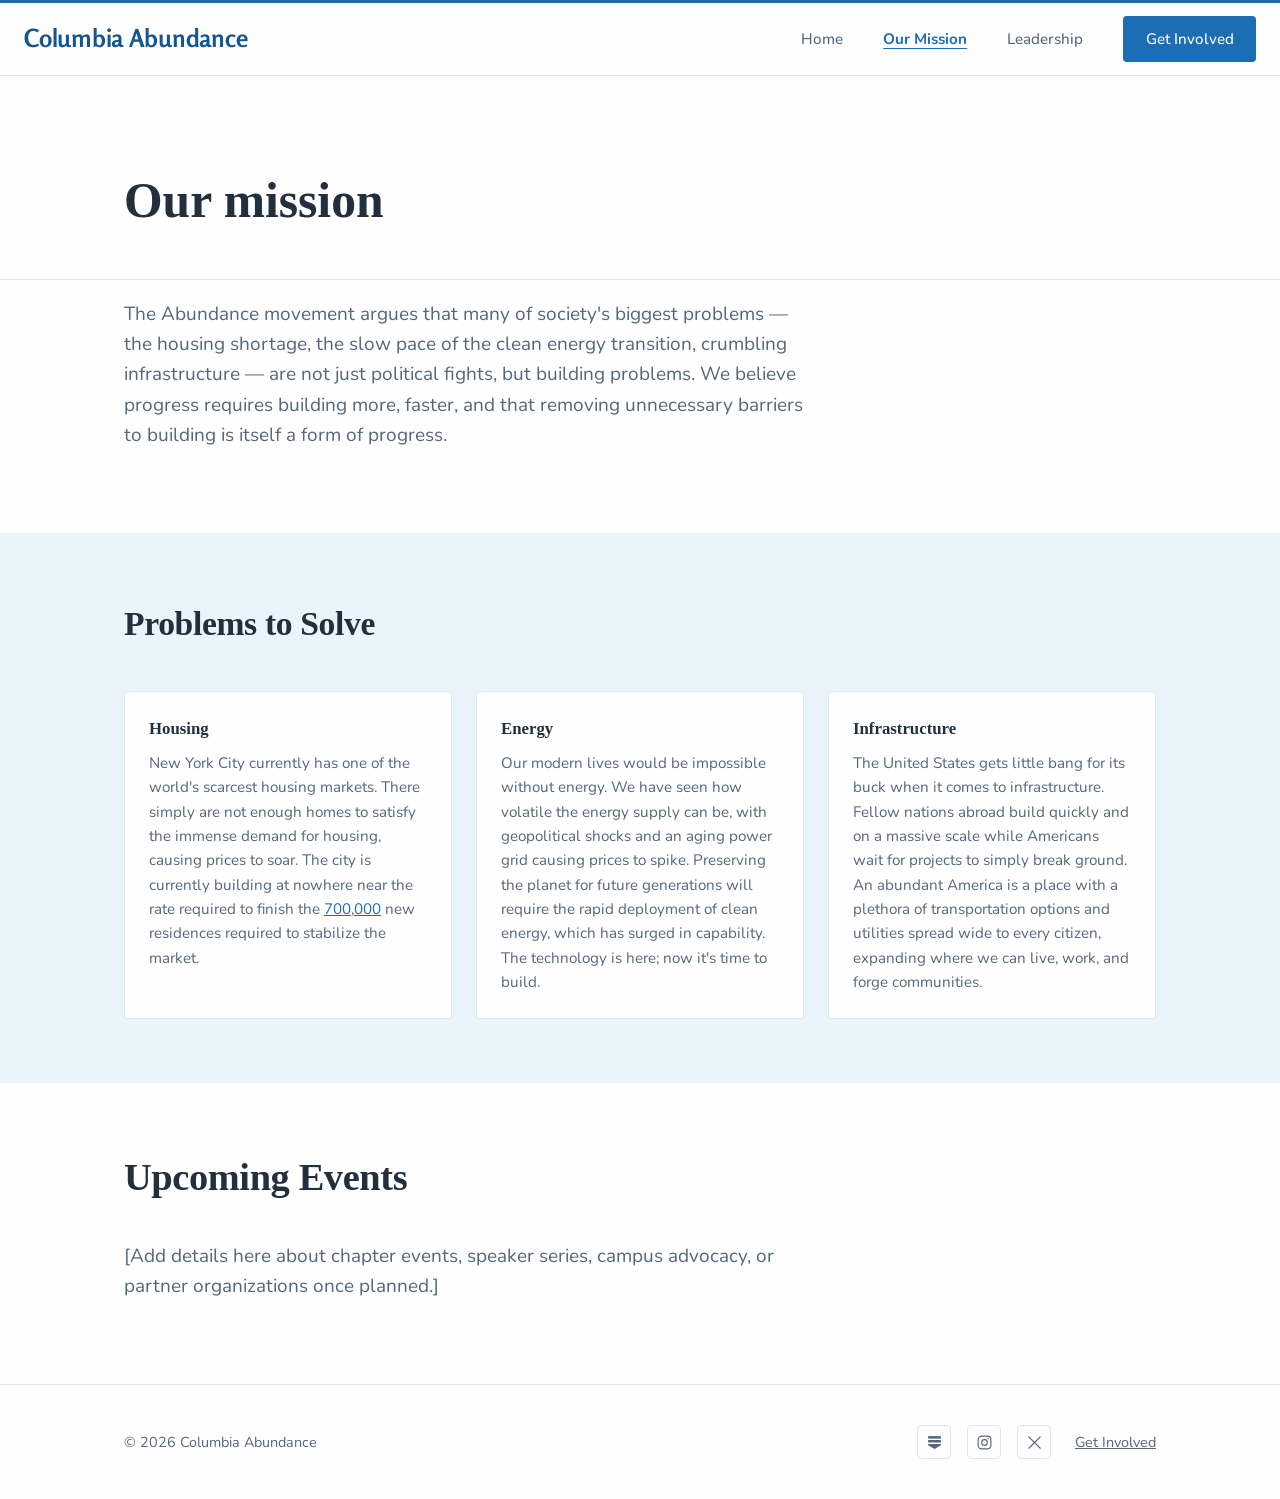
==== about.html @ eeff0be4 "Change 'build community' to 'forge communities' in Infrastructure blurb" ====
<!doctype html>
<html lang="en">
<head>
  <meta charset="utf-8" />
  <meta name="viewport" content="width=device-width, initial-scale=1" />
  <title>Our Mission — Columbia Abundance</title>
  <link rel="preconnect" href="https://fonts.googleapis.com" />
  <link rel="preconnect" href="https://fonts.gstatic.com" crossorigin />
  <link
    href="https://fonts.googleapis.com/css2?family=Rosario:wght@600;700&family=Nunito:ital,wght@0,400;0,600;0,700;1,400&display=swap"
    rel="stylesheet"
  />
  <link rel="stylesheet" href="css/styles.css" />
</head>
<body>
  <header class="site-header">
    <div class="wrap">
      <a class="brand" href="index.html" aria-label="Columbia Abundance — home">
        <span class="line">Columbia</span>
        <span class="line">Abundance</span>
      </a>

      <button class="nav-toggle" aria-label="Toggle menu" aria-expanded="false">
        <span></span>
        <span></span>
        <span></span>
      </button>

      <ul class="nav-links">
        <li><a href="index.html">Home</a></li>
        <li><a href="about.html" aria-current="page">Our Mission</a></li>
        <li><a href="leadership.html">Leadership</a></li>
        <li><a href="https://docs.google.com/forms/d/e/1FAIpQLSewqrt_jd8b6f04s4iP4QmbFZ2yU-lKQ9-L9RdtvS6J-8OB_Q/viewform?usp=publish-editor" class="btn" target="_blank" rel="noopener">Get Involved</a></li>
      </ul>
    </div>
  </header>

  <main>
    <section class="hero" style="padding-bottom: var(--space-3);">
      <div class="wrap">
        <h1>Our mission</h1>
      </div>
    </section>

    <section style="padding-top: 0;">
      <div class="wrap">
        <div class="prose">
          <p>
            <!-- TODO: replace with your chapter's own framing of these values -->
            The Abundance movement argues that many of society's biggest
            problems — the housing shortage, the slow pace of the clean energy
            transition, crumbling infrastructure — are not just political
            fights, but building problems. We believe progress requires
            building more, faster, and that removing unnecessary barriers to
            building is itself a form of progress.
          </p>
        </div>
      </div>
    </section>

    <section class="soft">
      <div class="wrap">
        <div class="section-head">
          <h2>Problems to Solve</h2>
        </div>
        <div class="pillars">
          <div class="pillar">
            <h3>Housing</h3>
            <p>
              New York City currently has one of the world's scarcest housing
              markets. There simply are not enough homes to satisfy the
              immense demand for housing, causing prices to soar. The city is
              currently building at nowhere near the rate required to finish
              the
              <a href="https://www.nytimes.com/2026/08/19/nyregion/nyc-housing-shortage.html" target="_blank" rel="noopener">700,000</a>
              new residences required to stabilize the market.
            </p>
          </div>
          <div class="pillar">
            <h3>Energy</h3>
            <p>
              Our modern lives would be impossible without energy. We have
              seen how volatile the energy supply can be, with geopolitical
              shocks and an aging power grid causing prices to spike.
              Preserving the planet for future generations will require the
              rapid deployment of clean energy, which has surged in
              capability. The technology is here; now it's time to build.
            </p>
          </div>
          <div class="pillar">
            <h3>Infrastructure</h3>
            <p>
              The United States gets little bang for its buck when it comes
              to infrastructure. Fellow nations abroad build quickly and on a
              massive scale while Americans wait for projects to simply break
              ground. An abundant America is a place with a plethora of
              transportation options and utilities spread wide to every
              citizen, expanding where we can live, work, and forge
              communities.
            </p>
          </div>
        </div>
      </div>
    </section>

    <section>
      <div class="wrap">
        <div class="prose">
          <h2>Upcoming Events</h2>
          <p>
            <!-- TODO: describe actual chapter activities once planned -->
            [Add details here about chapter events, speaker series, campus
            advocacy, or partner organizations once planned.]
          </p>
        </div>
      </div>
    </section>
  </main>

  <footer class="site-footer">
    <div class="wrap">
      <span>© 2026 Columbia Abundance</span>
      <div class="footer-links">
        <a class="social-icon" href="https://cubundance.substack.com/?r=911xkw&utm_campaign=pub-share-checklist" target="_blank" rel="noopener" aria-label="Substack">
          <svg viewBox="0 0 24 24" fill="currentColor" aria-hidden="true"><rect x="3" y="3" width="18" height="3.5"/><rect x="3" y="8.5" width="18" height="3.5"/><path d="M3 14h18v2l-9 5-9-5z"/></svg>
        </a>
        <a class="social-icon" href="https://www.instagram.com/cubundance/" target="_blank" rel="noopener" aria-label="Instagram">
          <svg viewBox="0 0 24 24" fill="none" stroke="currentColor" stroke-width="1.6" aria-hidden="true"><rect x="3" y="3" width="18" height="18" rx="5"/><circle cx="12" cy="12" r="4"/><circle cx="17.3" cy="6.7" r="0.9" fill="currentColor" stroke="none"/></svg>
        </a>
        <a class="social-icon" href="https://x.com/cubundance" target="_blank" rel="noopener" aria-label="X (Twitter)">
          <svg viewBox="0 0 24 24" fill="none" stroke="currentColor" stroke-width="1.8" stroke-linecap="round" aria-hidden="true"><path d="M4 4l16 16M20 4L4 20"/></svg>
        </a>
        <a class="text-link" href="https://docs.google.com/forms/d/e/1FAIpQLSewqrt_jd8b6f04s4iP4QmbFZ2yU-lKQ9-L9RdtvS6J-8OB_Q/viewform?usp=publish-editor" target="_blank" rel="noopener">Get Involved</a>
      </div>
    </div>
  </footer>

  <script src="js/nav.js"></script>
</body>
</html>
---- css/styles.css ----
/* ==========================================================================
   Columbia Abundance — design system
   Edit the variables below to change color/type/spacing site-wide.
   ========================================================================== */

:root {
  /* Color — light, airy palette built around Columbia Blue */
  --color-bg: #fefeff;
  --color-bg-soft: #eaf4fb;
  --color-text: #22303e;
  --color-text-muted: #55677a;
  --color-accent: #1c6eb4;
  --color-accent-dark: #145690;
  --color-accent-soft: #d9ecf9;
  --color-border: #dde8f0;

  /* Type */
  --font-body: "Nunito", -apple-system, BlinkMacSystemFont, "Segoe UI", Inter,
    Roboto, Helvetica, Arial, sans-serif;
  --font-heading: Georgia, Cambria, "Iowan Old Style", "Times New Roman", Times,
    serif;
  --font-wordmark: "Rosario", var(--font-body);
  --font-size-base: 17px;
  --line-height-base: 1.6;

  /* Spacing scale */
  --space-1: 0.5rem;
  --space-2: 1rem;
  --space-3: 1.5rem;
  --space-4: 2.5rem;
  --space-5: 4rem;
  --space-6: 6rem;

  /* Layout */
  --content-width: 1080px;
  --radius: 4px;
}

@media (prefers-color-scheme: dark) {
  :root {
    --color-bg: #16232f;
    --color-bg-soft: #1e3247;
    --color-text: #eaf4fb;
    --color-text-muted: #a9c2d6;
    --color-accent: #8fc7ee;
    --color-accent-dark: #b3dbf5;
    --color-accent-soft: #2b4a66;
    --color-border: #2e4358;
  }
}

* {
  box-sizing: border-box;
}

html,
body {
  margin: 0;
  padding: 0;
}

body {
  font-family: var(--font-body);
  font-size: var(--font-size-base);
  line-height: var(--line-height-base);
  color: var(--color-text);
  background: var(--color-bg);
  -webkit-font-smoothing: antialiased;
}

img {
  max-width: 100%;
  display: block;
}

a {
  color: var(--color-accent);
}

h1,
h2,
h3 {
  font-family: var(--font-heading);
  font-weight: 700;
}

.wrap {
  max-width: var(--content-width);
  margin: 0 auto;
  padding: 0 var(--space-3);
}

/* ---- Header / nav ---- */

.site-header {
  position: sticky;
  top: 0;
  z-index: 10;
  background: color-mix(in srgb, var(--color-bg) 88%, transparent);
  backdrop-filter: blur(8px);
  border-top: 3px solid var(--color-accent);
  border-bottom: 1px solid var(--color-border);
}

/* On the homepage, the title/nav bar scrolls away with the page instead of
   staying pinned — only the "Get Involved" button (below) stays fixed. */
body.home .site-header {
  position: static;
}

/* Reserve space so the fixed button (below) never overlaps "Leadership". */
body.home .site-header .wrap {
  padding-right: 210px;
}

/* Positions "Get Involved" using the same centered .wrap column as every
   other page's nav bar, instead of a raw viewport edge — so it lines up in
   exactly the same spot when navigating between pages, rather than jumping
   between "aligned to content" (other pages) and "aligned to browser edge"
   (this page) on wide screens. */
.floating-cta-bar {
  position: fixed;
  top: 0;
  left: 0;
  right: 0;
  z-index: 50;
  pointer-events: none;
}

.floating-cta-wrap {
  display: flex;
  justify-content: flex-end;
  align-items: center;
  height: 75px;
}

.floating-cta {
  pointer-events: auto;
}

/* Wider than the standard reading-width .wrap, so the nav sits close to the
   actual browser corner instead of the narrower content column. Both the
   header and the floating "Get Involved" bar use this same width, so they
   stay lined up with each other across pages. */
.site-header .wrap,
.floating-cta-wrap {
  max-width: 1400px;
}

.site-header .wrap {
  display: flex;
  align-items: center;
  justify-content: space-between;
  height: 72px;
}

.brand {
  display: flex;
  align-items: baseline;
  gap: 0.35rem;
  text-decoration: none;
  flex-shrink: 0;
}

.brand .line {
  font-family: var(--font-wordmark);
  font-weight: 700;
  font-size: clamp(1.2rem, 3vw, 1.55rem);
  color: var(--color-accent-dark);
  letter-spacing: -0.01em;
  white-space: nowrap;
}

.nav-links {
  display: flex;
  align-items: center;
  gap: var(--space-4);
  list-style: none;
  margin: 0;
  padding: 0;
}

.nav-links a {
  color: var(--color-text-muted);
  text-decoration: none;
  font-weight: 500;
  font-size: 0.95rem;
  text-underline-offset: 4px;
  transition: color 0.15s ease;
}

.nav-links a:not(.btn):hover {
  color: var(--color-text);
  text-decoration: underline;
}

.nav-links a:not(.btn)[aria-current="page"] {
  color: var(--color-accent);
  font-weight: 700;
  text-decoration: underline;
}

.nav-links .btn {
  color: #fff;
}

.nav-toggle {
  display: none;
  background: none;
  border: none;
  cursor: pointer;
  padding: var(--space-1);
}

.nav-toggle span {
  display: block;
  width: 22px;
  height: 2px;
  background: var(--color-text);
  margin: 5px 0;
  transition: transform 0.2s ease, opacity 0.2s ease;
}

/* ---- Buttons ---- */

.btn {
  display: inline-block;
  background: var(--color-accent);
  color: #fff;
  text-decoration: none;
  font-weight: 600;
  font-size: 0.95rem;
  padding: 0.7rem 1.4rem;
  border-radius: var(--radius);
  border: none;
  cursor: pointer;
  transition: background 0.15s ease;
}

.btn:hover {
  background: var(--color-accent-dark);
}

.btn-outline {
  background: transparent;
  color: var(--color-accent);
  box-shadow: inset 0 0 0 1.5px var(--color-accent);
}

.btn-outline:hover {
  background: var(--color-accent-soft);
}

/* ---- Hero ---- */

.hero {
  padding: var(--space-6) 0 var(--space-5);
  border-bottom: 1px solid var(--color-border);
}

.hero h1 {
  font-size: clamp(2.1rem, 4.5vw, 3.1rem);
  line-height: 1.18;
  margin: 0 0 var(--space-3);
  max-width: 800px;
}

.hero p {
  color: var(--color-text-muted);
  font-size: 1.1rem;
  max-width: 640px;
  margin: 0 0 var(--space-4);
}

.hero-actions {
  display: flex;
  gap: var(--space-2);
  flex-wrap: wrap;
}

/* ---- Sections ---- */

section {
  padding: var(--space-5) 0;
}

section.soft {
  background: var(--color-bg-soft);
}

.section-head {
  max-width: 640px;
  margin: 0 0 var(--space-4);
}

.section-head h2 {
  font-size: clamp(1.6rem, 3vw, 2.1rem);
  letter-spacing: -0.01em;
  margin: 0 0 var(--space-1);
}

.section-head p {
  color: var(--color-text-muted);
  margin: 0;
}

.section-head p + p {
  margin-top: var(--space-2);
}

.split-head {
  display: grid;
  grid-template-columns: minmax(220px, 380px) 1fr;
  gap: var(--space-5);
  align-items: center;
}

.split-head h2 {
  font-size: clamp(2.1rem, 4.3vw, 3rem);
  line-height: 1.05;
  letter-spacing: -0.01em;
  margin: 0;
}

.split-head p {
  color: var(--color-text-muted);
  font-size: 19px;
  max-width: 640px;
  margin: 0;
}

/* Mirrors .split-head with the heading on the right — the h2 stays first in
   the markup (for reading/accessibility order) and is just moved visually
   via `order`. */
.split-head--reverse {
  grid-template-columns: 1fr minmax(220px, 380px);
}

.split-head--reverse h2 {
  order: 2;
}

.split-head--reverse p {
  order: 1;
}

.pillars {
  display: grid;
  grid-template-columns: repeat(3, 1fr);
  gap: var(--space-3);
}

.pillar {
  background: var(--color-bg);
  border: 1px solid var(--color-border);
  border-radius: var(--radius);
  padding: var(--space-3);
}

.pillar h3 {
  margin: 0 0 var(--space-1);
  font-size: 1.05rem;
}

.pillar p {
  color: var(--color-text-muted);
  margin: 0;
  font-size: 0.95rem;
}

.pillar p + p {
  margin-top: var(--space-2);
}

/* ---- Leadership / officers ---- */

.officers {
  display: grid;
  grid-template-columns: repeat(2, 1fr);
  gap: var(--space-3);
}

@media (min-width: 900px) {
  .officers {
    grid-template-columns: repeat(4, 1fr);
  }
}

.officer-card {
  background: var(--color-bg);
  border: 1px solid var(--color-border);
  border-radius: var(--radius);
  padding: var(--space-3);
  text-align: center;
}

.officer-avatar {
  width: 76px;
  height: 76px;
  margin: 0 auto var(--space-2);
  border: 1.5px solid var(--color-accent);
  border-radius: var(--radius);
  color: var(--color-accent-dark);
  display: flex;
  align-items: center;
  justify-content: center;
  font-family: var(--font-heading);
  font-weight: 700;
  font-size: 1.3rem;
}

.officer-card h3 {
  margin: 0 0 0.15rem;
  font-size: 1.05rem;
}

.officer-year {
  color: var(--color-accent);
  font-weight: 600;
  font-size: 0.85rem;
  margin: 0 0 var(--space-1);
}

.officer-detail {
  color: var(--color-text-muted);
  margin: 0;
  font-size: 0.85rem;
}

.prose {
  max-width: 680px;
  color: var(--color-text);
}

.prose h2 {
  font-size: clamp(1.8rem, 3.2vw, 2.4rem);
  letter-spacing: -0.01em;
  margin-top: var(--space-6);
}

.prose h2:first-child {
  margin-top: 0;
}

.prose p {
  color: var(--color-text-muted);
  font-size: 19px;
}

/* ---- Contact / join card ---- */

.join-card {
  max-width: 560px;
  margin: 0 auto;
  text-align: center;
  background: var(--color-bg);
  border: 1px solid var(--color-border);
  border-radius: var(--radius);
  padding: var(--space-5) var(--space-4);
}

.join-card h2 {
  margin: 0 0 var(--space-1);
  font-size: 1.6rem;
}

.join-card p {
  color: var(--color-text-muted);
  margin: 0 0 var(--space-3);
}

.contact-detail {
  margin-top: var(--space-4);
  color: var(--color-text-muted);
  font-size: 0.95rem;
}

/* ---- Footer ---- */

.site-footer {
  border-top: 1px solid var(--color-border);
  padding: var(--space-4) 0;
  color: var(--color-text-muted);
  font-size: 0.9rem;
}

.site-footer .wrap {
  display: flex;
  align-items: center;
  justify-content: space-between;
  flex-wrap: wrap;
  gap: var(--space-2);
}

.site-footer a {
  color: var(--color-text-muted);
}

.footer-links {
  display: flex;
  align-items: center;
  gap: var(--space-2);
}

.footer-links .text-link {
  margin-left: var(--space-1);
}

.social-icon {
  display: inline-flex;
  align-items: center;
  justify-content: center;
  width: 34px;
  height: 34px;
  border: 1.5px solid var(--color-border);
  border-radius: var(--radius);
  color: var(--color-text-muted);
  transition: color 0.15s ease, border-color 0.15s ease;
}

.social-icon svg {
  width: 17px;
  height: 17px;
}

.social-icon:hover {
  color: var(--color-accent);
  border-color: var(--color-accent);
}

/* ---- Responsive ---- */

@media (max-width: 720px) {
  .pillars,
  .officers {
    grid-template-columns: 1fr;
  }

  .split-head {
    grid-template-columns: 1fr;
    gap: var(--space-2);
  }

  .split-head--reverse h2,
  .split-head--reverse p {
    order: 0;
  }

  .floating-cta-bar {
    top: 75px;
  }

  .floating-cta-wrap {
    height: auto;
    padding-top: var(--space-2);
  }

  body.home .site-header .wrap {
    padding-right: var(--space-3);
  }

  .nav-toggle {
    display: block;
  }

  .nav-links {
    position: absolute;
    top: 75px;
    left: 0;
    right: 0;
    background: var(--color-bg);
    border-bottom: 1px solid var(--color-border);
    flex-direction: column;
    align-items: flex-start;
    gap: var(--space-2);
    padding: var(--space-3);
    display: none;
  }

  .nav-links.open {
    display: flex;
  }

  .nav-links a,
  .nav-links .btn {
    width: 100%;
  }

  .nav-links .btn {
    text-align: center;
  }

  .site-header.nav-open .nav-toggle span:nth-child(1) {
    transform: translateY(7px) rotate(45deg);
  }

  .site-header.nav-open .nav-toggle span:nth-child(2) {
    opacity: 0;
  }

  .site-header.nav-open .nav-toggle span:nth-child(3) {
    transform: translateY(-7px) rotate(-45deg);
  }
}
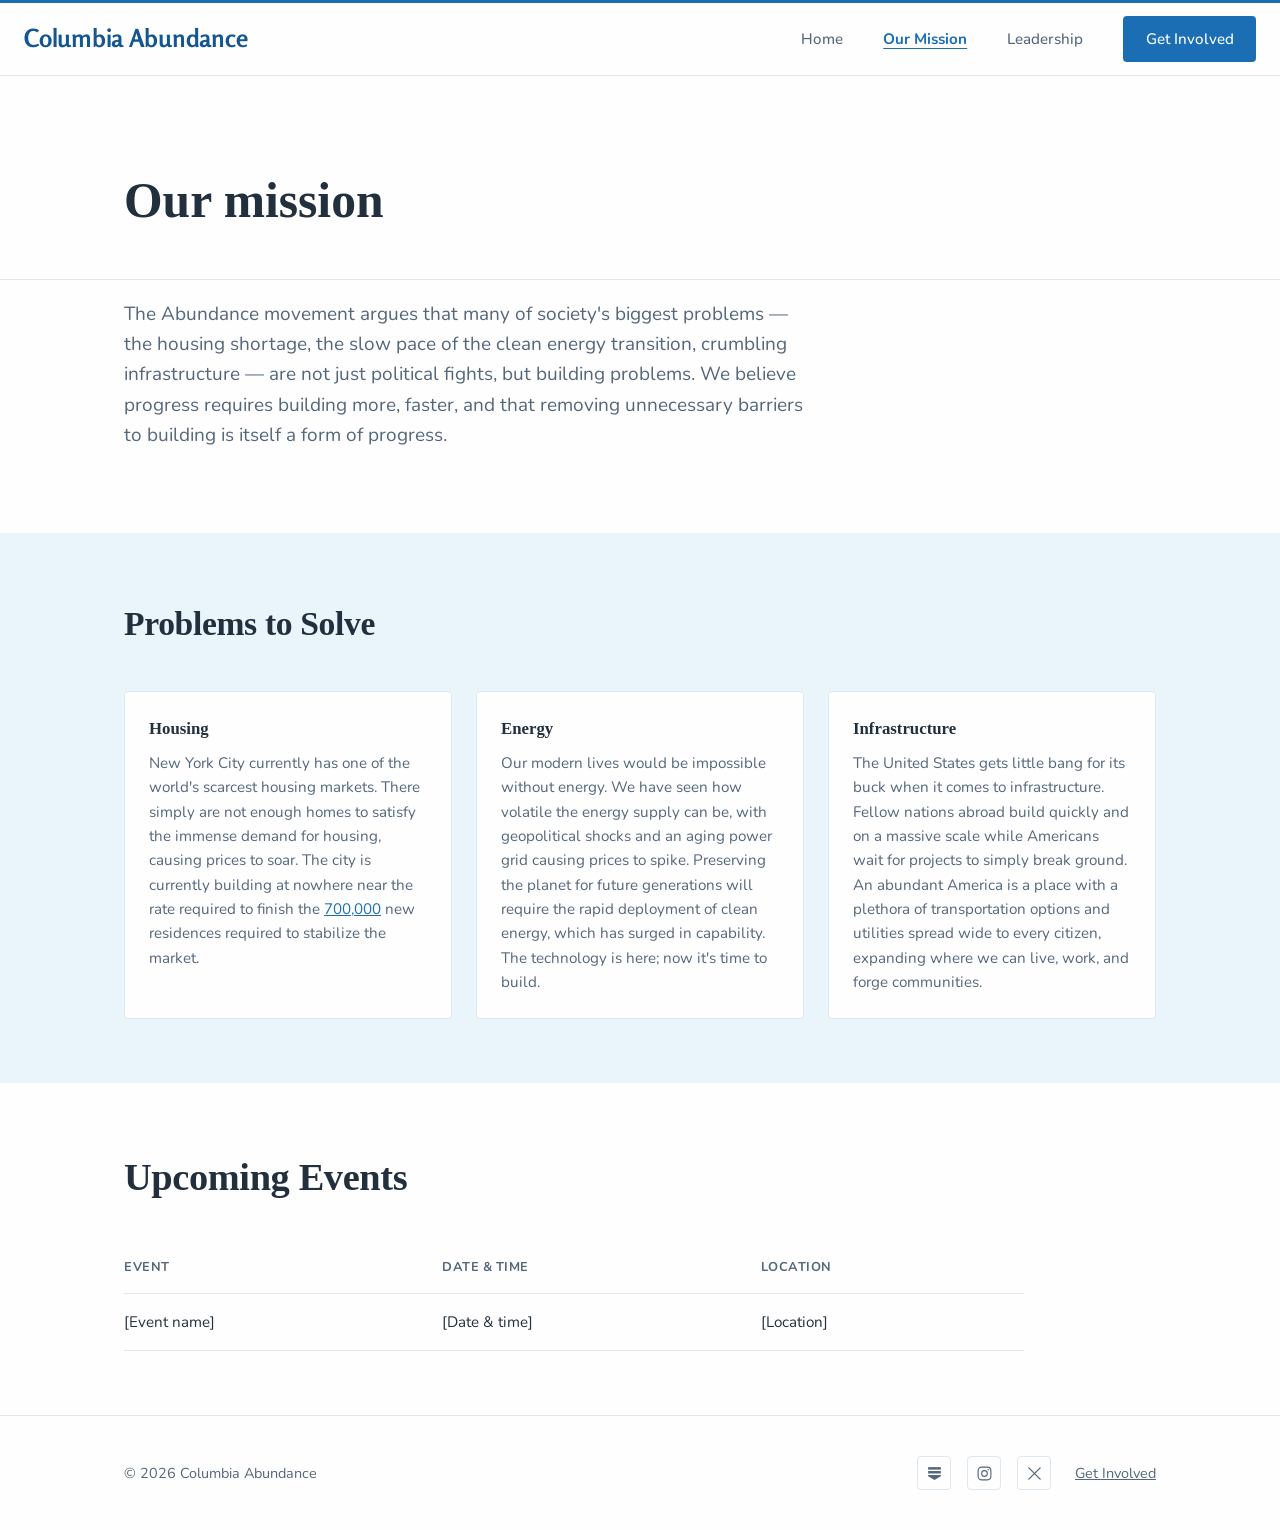
==== commit 5e481bb2: "Replace Upcoming Events placeholder text with an events table" ====
--- a/about.html
+++ b/about.html
@@ -107,11 +107,25 @@
       <div class="wrap">
         <div class="prose">
           <h2>Upcoming Events</h2>
-          <p>
-            <!-- TODO: describe actual chapter activities once planned -->
-            [Add details here about chapter events, speaker series, campus
-            advocacy, or partner organizations once planned.]
-          </p>
+        </div>
+        <div class="events-table-wrap">
+          <table class="events-table">
+            <thead>
+              <tr>
+                <th>Event</th>
+                <th>Date &amp; Time</th>
+                <th>Location</th>
+              </tr>
+            </thead>
+            <tbody>
+              <tr>
+                <!-- TODO: replace with your chapter's actual events -->
+                <td>[Event name]</td>
+                <td>[Date &amp; time]</td>
+                <td>[Location]</td>
+              </tr>
+            </tbody>
+          </table>
         </div>
       </div>
     </section>
--- a/css/styles.css
+++ b/css/styles.css
@@ -447,6 +447,39 @@
   font-size: 19px;
 }
 
+/* ---- Upcoming events table ---- */
+
+.events-table-wrap {
+  margin-top: var(--space-3);
+  overflow-x: auto;
+}
+
+.events-table {
+  width: 100%;
+  max-width: 900px;
+  border-collapse: collapse;
+}
+
+.events-table th,
+.events-table td {
+  text-align: left;
+  padding: var(--space-2) var(--space-3) var(--space-2) 0;
+  border-bottom: 1px solid var(--color-border);
+  white-space: nowrap;
+}
+
+.events-table th {
+  color: var(--color-text-muted);
+  font-size: 0.8rem;
+  text-transform: uppercase;
+  letter-spacing: 0.04em;
+  font-weight: 700;
+}
+
+.events-table td {
+  font-size: 0.95rem;
+}
+
 /* ---- Contact / join card ---- */
 
 .join-card {
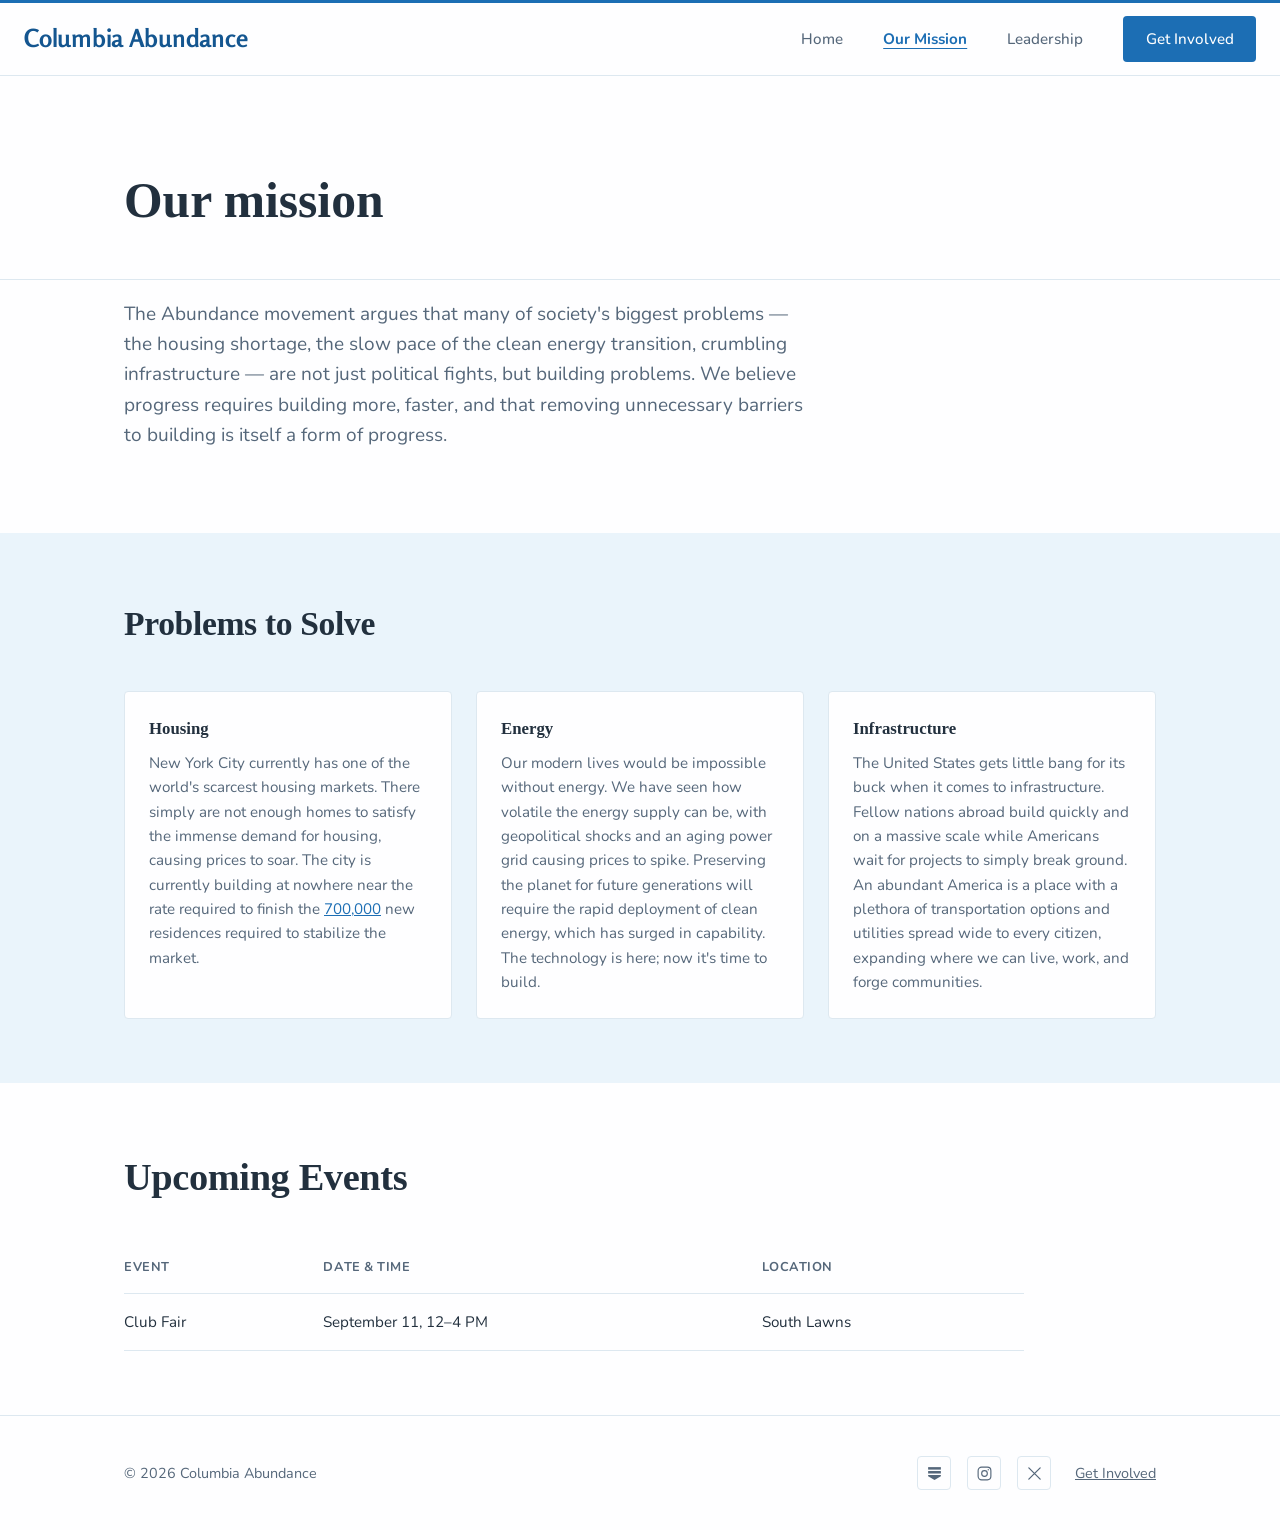
==== commit ad7cb034: "Add Club Fair to Upcoming Events" ====
--- a/about.html
+++ b/about.html
@@ -119,10 +119,9 @@
             </thead>
             <tbody>
               <tr>
-                <!-- TODO: replace with your chapter's actual events -->
-                <td>[Event name]</td>
-                <td>[Date &amp; time]</td>
-                <td>[Location]</td>
+                <td>Club Fair</td>
+                <td>September 11, 12–4 PM</td>
+                <td>South Lawns</td>
               </tr>
             </tbody>
           </table>
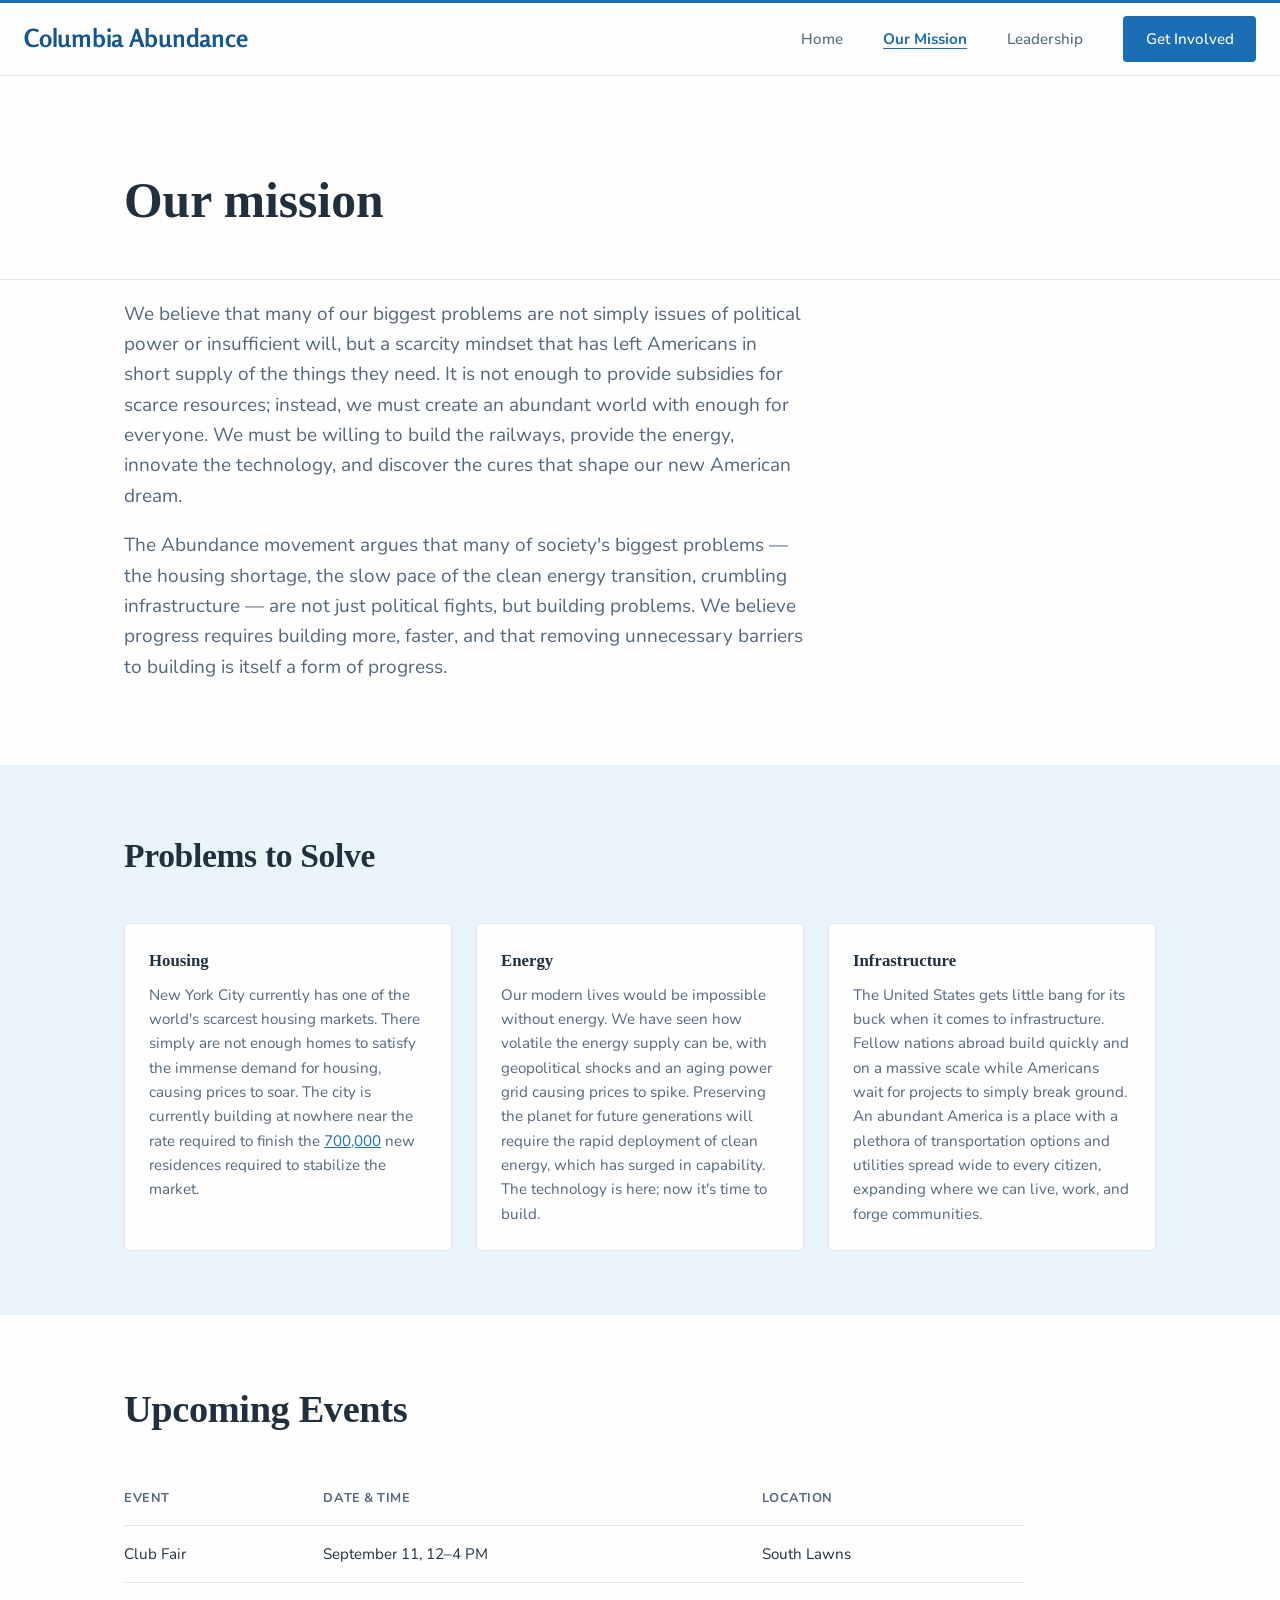
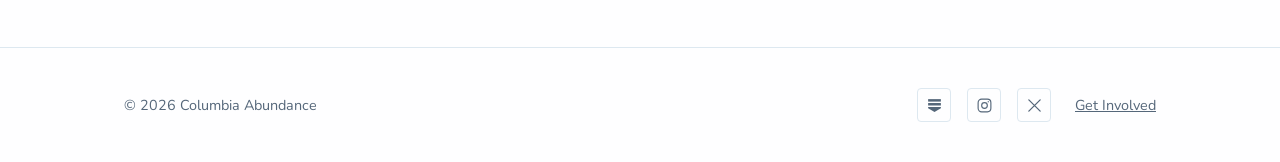
==== commit e66d1c37: "Add mission framing paragraph" ====
--- a/about.html
+++ b/about.html
@@ -46,7 +46,16 @@
       <div class="wrap">
         <div class="prose">
           <p>
-            <!-- TODO: replace with your chapter's own framing of these values -->
+            We believe that many of our biggest problems are not simply issues
+            of political power or insufficient will, but a scarcity mindset
+            that has left Americans in short supply of the things they need. It
+            is not enough to provide subsidies for scarce resources; instead,
+            we must create an abundant world with enough for everyone. We must
+            be willing to build the railways, provide the energy, innovate the
+            technology, and discover the cures that shape our new American
+            dream.
+          </p>
+          <p>
             The Abundance movement argues that many of society's biggest
             problems — the housing shortage, the slow pace of the clean energy
             transition, crumbling infrastructure — are not just political
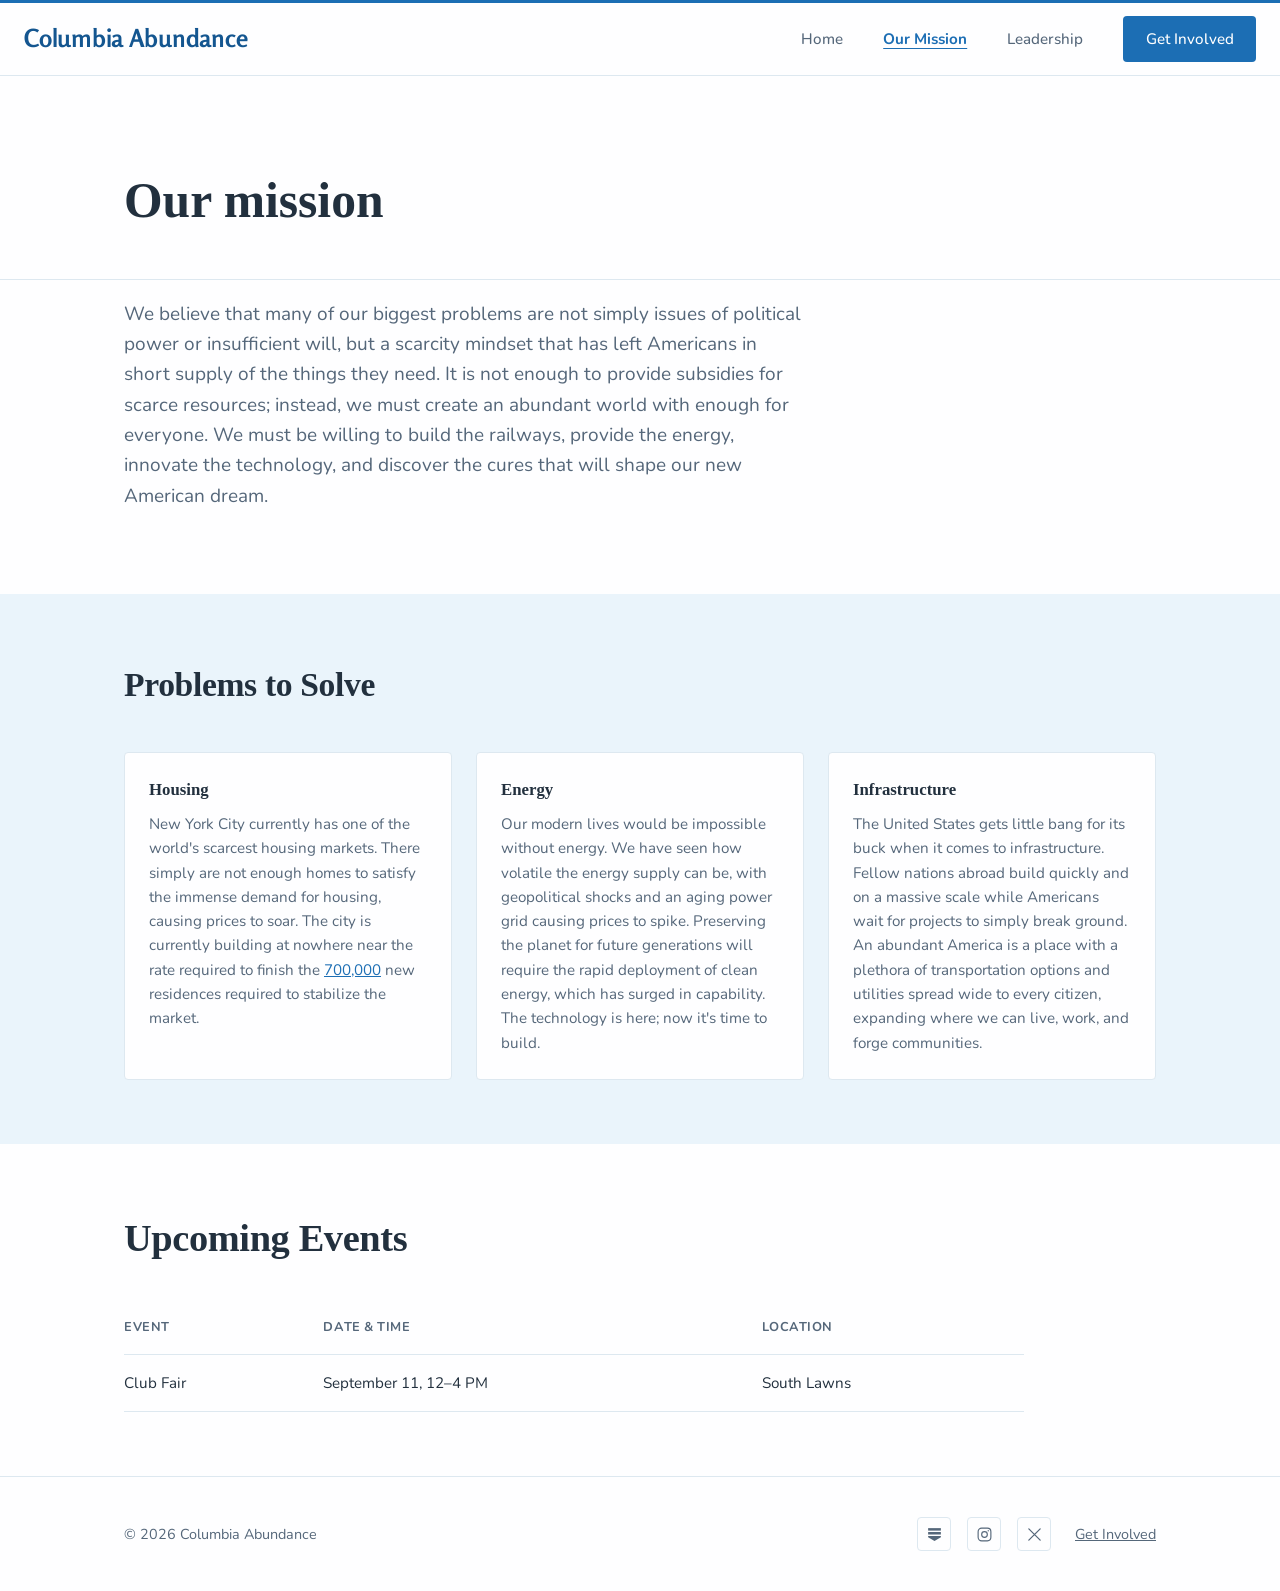
==== commit b7a58ec5: "Refine mission statement" ====
--- a/about.html
+++ b/about.html
@@ -52,16 +52,8 @@
             is not enough to provide subsidies for scarce resources; instead,
             we must create an abundant world with enough for everyone. We must
             be willing to build the railways, provide the energy, innovate the
-            technology, and discover the cures that shape our new American
+            technology, and discover the cures that will shape our new American
             dream.
-          </p>
-          <p>
-            The Abundance movement argues that many of society's biggest
-            problems — the housing shortage, the slow pace of the clean energy
-            transition, crumbling infrastructure — are not just political
-            fights, but building problems. We believe progress requires
-            building more, faster, and that removing unnecessary barriers to
-            building is itself a form of progress.
           </p>
         </div>
       </div>
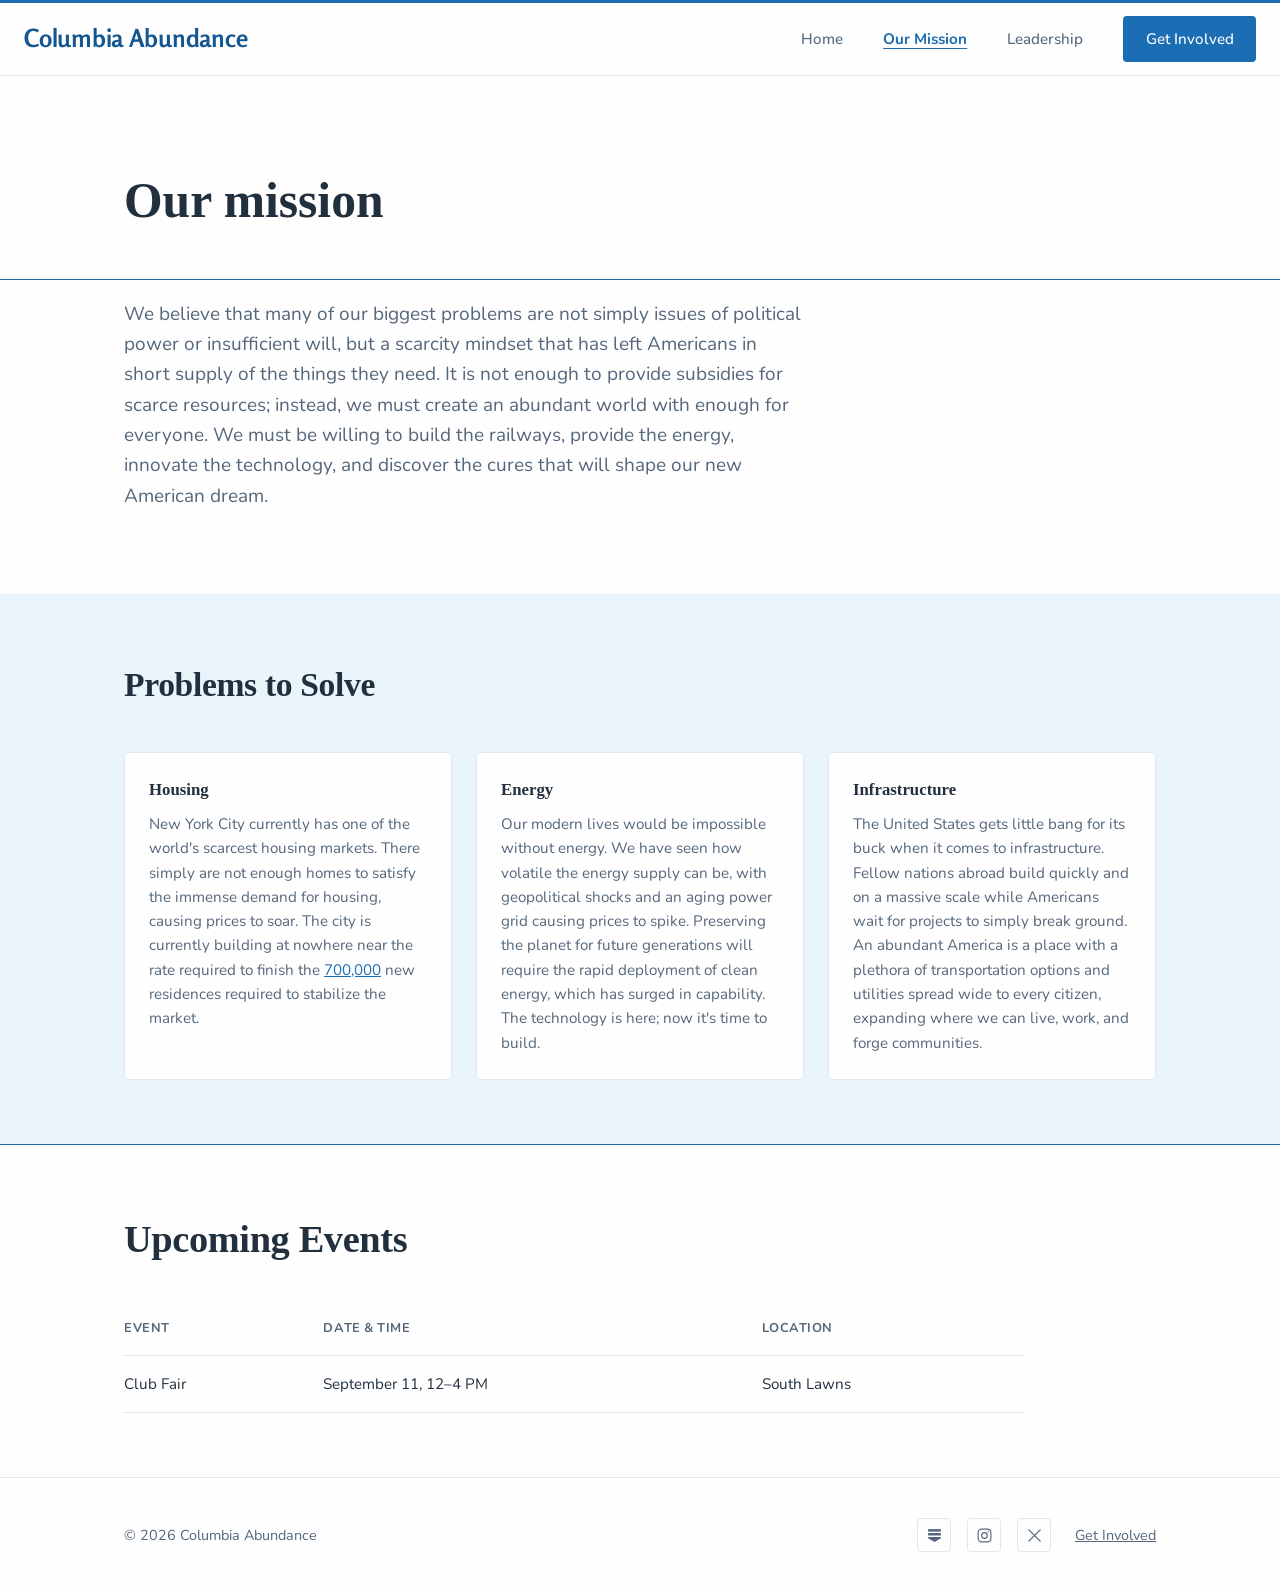
==== commit 9b06e923: "Match mission page divider colors" ====
--- a/about.html
+++ b/about.html
@@ -36,7 +36,7 @@
   </header>
 
   <main>
-    <section class="hero" style="padding-bottom: var(--space-3);">
+    <section class="hero" style="padding-bottom: var(--space-3); border-bottom: 1px solid var(--color-accent);">
       <div class="wrap">
         <h1>Our mission</h1>
       </div>
@@ -59,7 +59,7 @@
       </div>
     </section>
 
-    <section class="soft">
+    <section class="soft" style="border-bottom: 1px solid var(--color-accent);">
       <div class="wrap">
         <div class="section-head">
           <h2>Problems to Solve</h2>
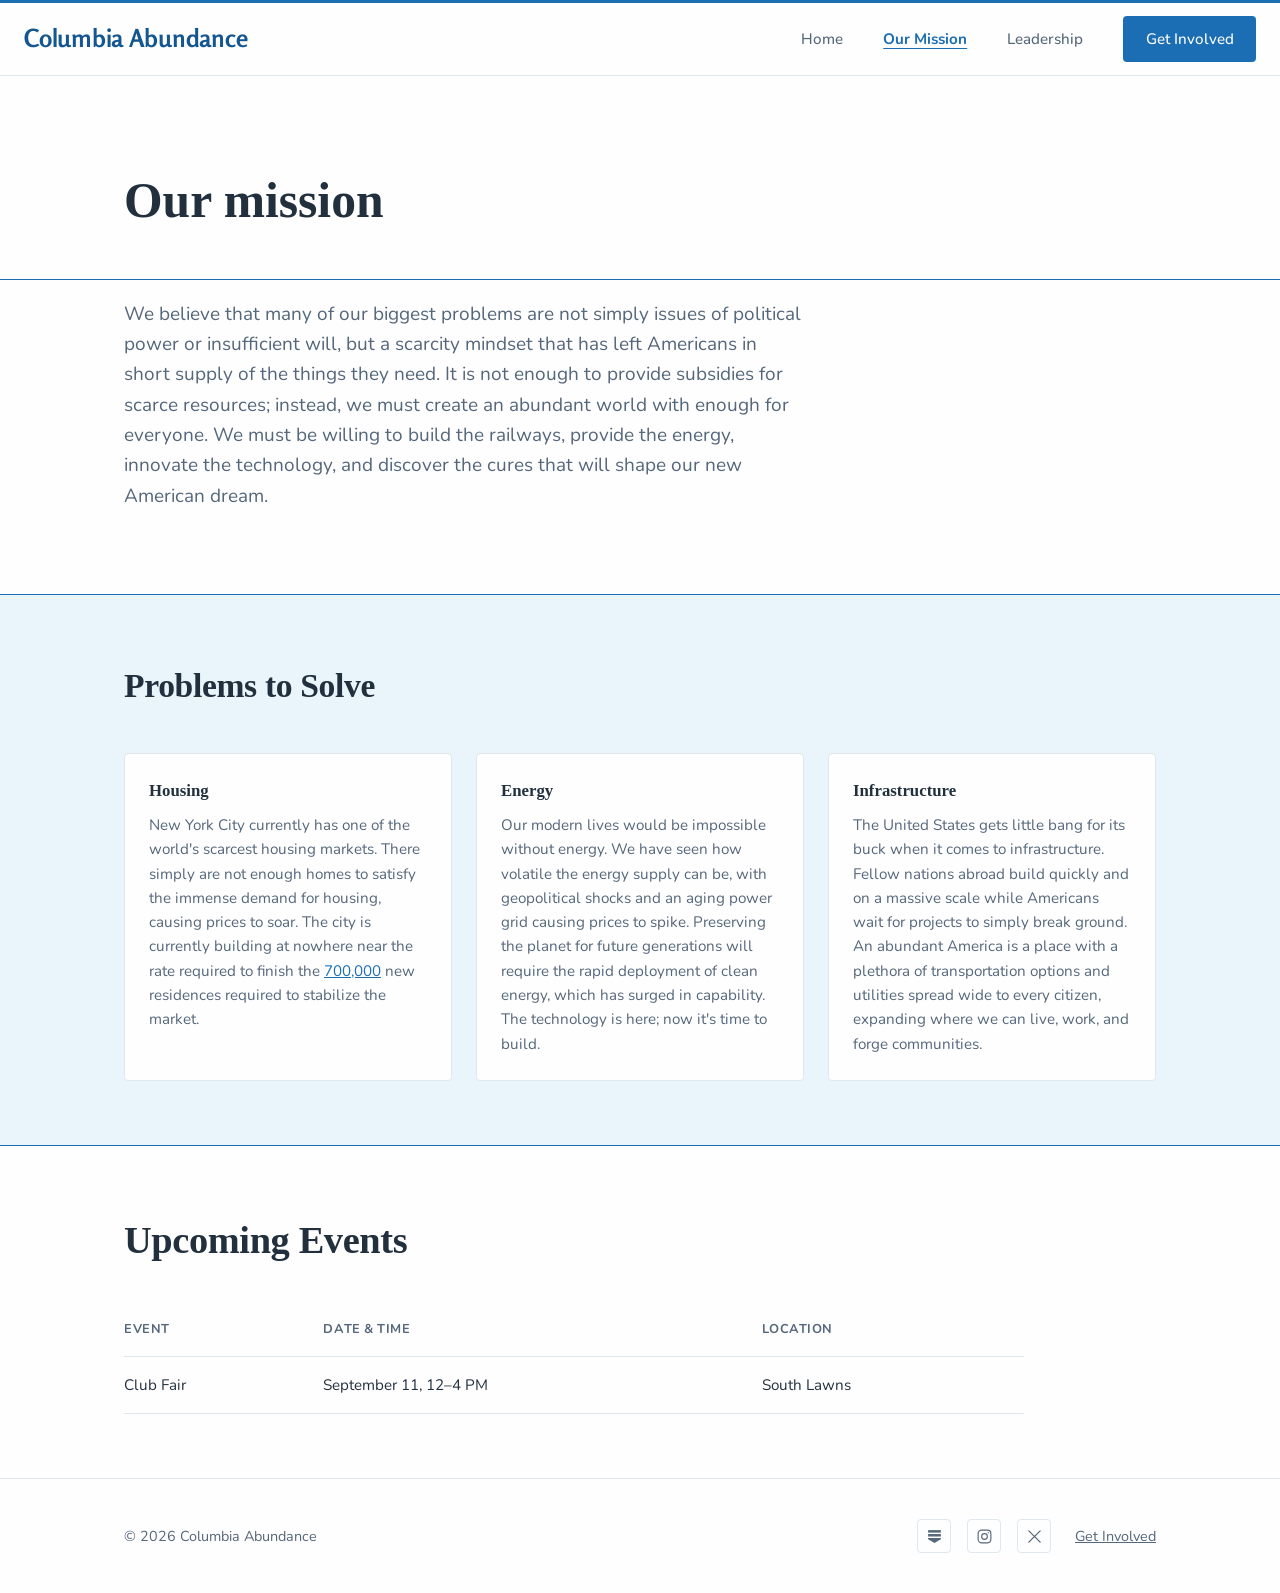
==== commit b0b80e0e: "Add mission section divider" ====
--- a/about.html
+++ b/about.html
@@ -42,7 +42,7 @@
       </div>
     </section>
 
-    <section style="padding-top: 0;">
+    <section style="padding-top: 0; border-bottom: 1px solid var(--color-accent);">
       <div class="wrap">
         <div class="prose">
           <p>
